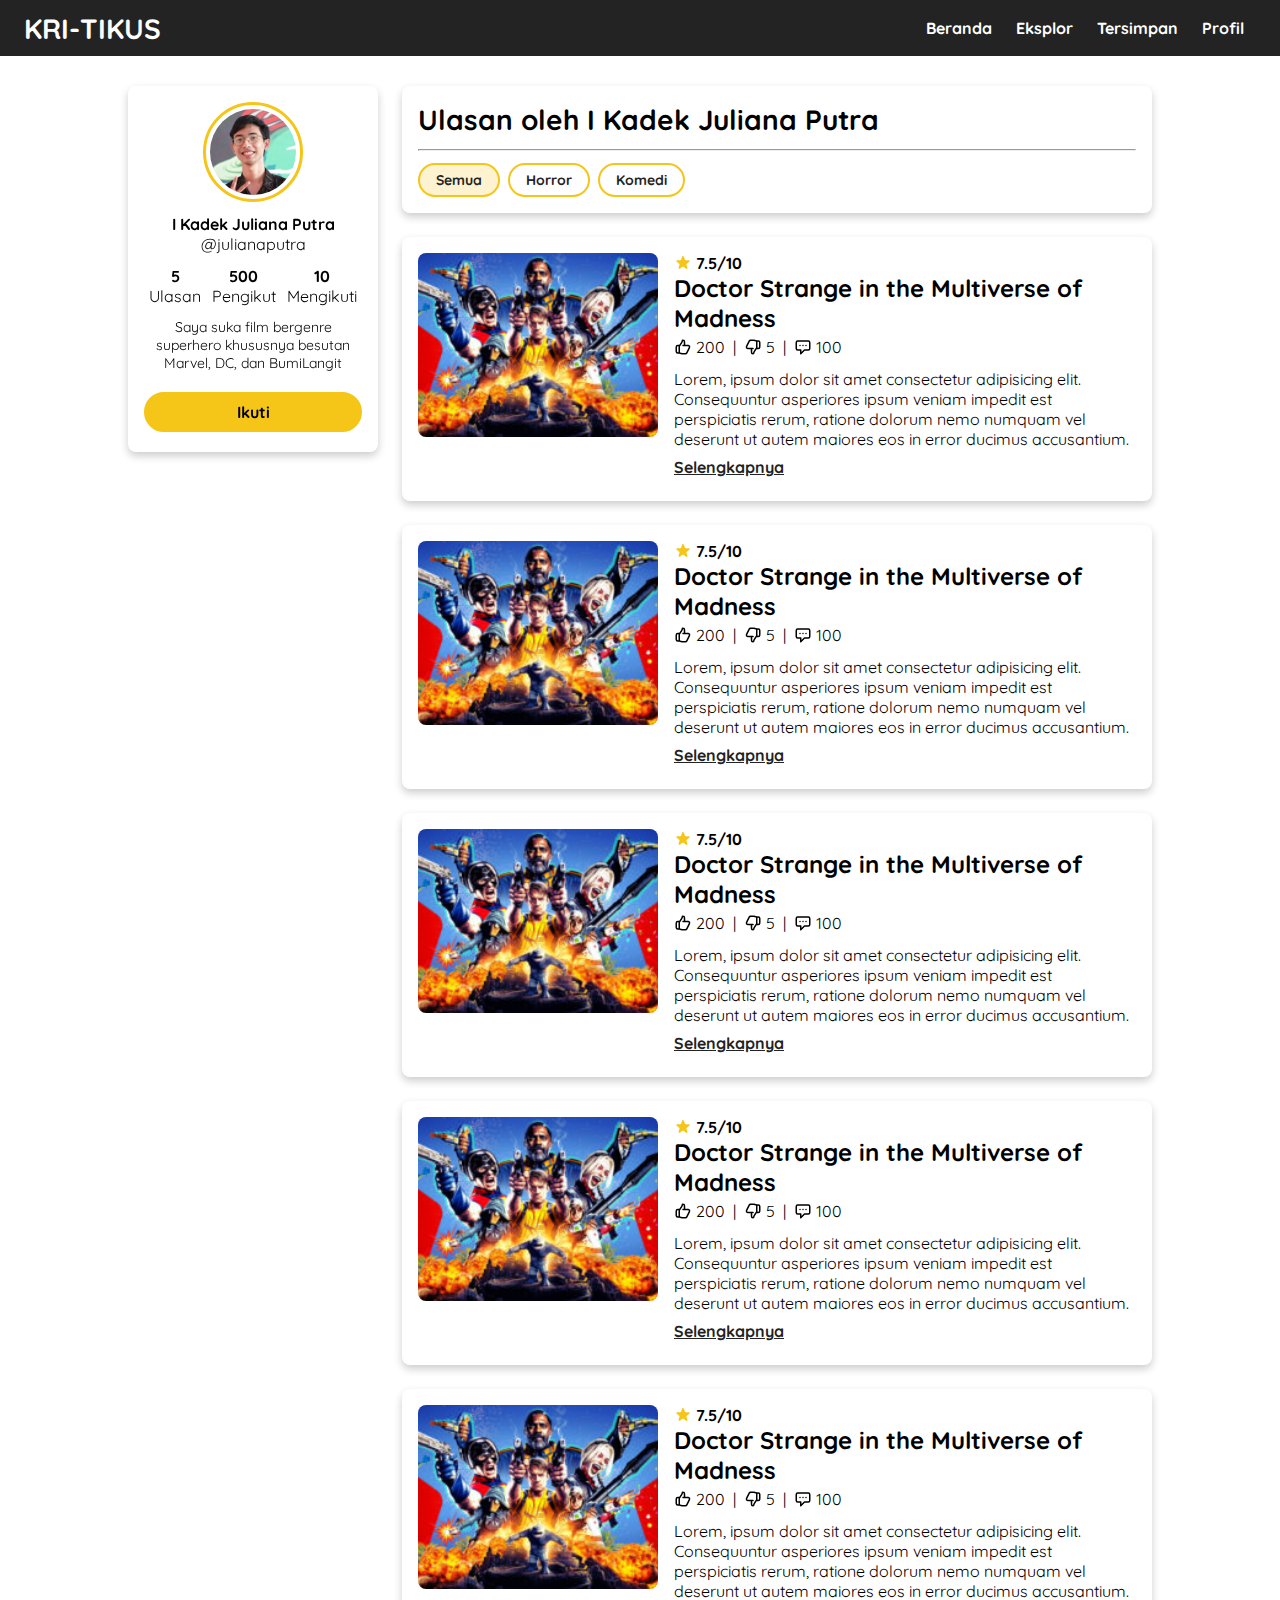
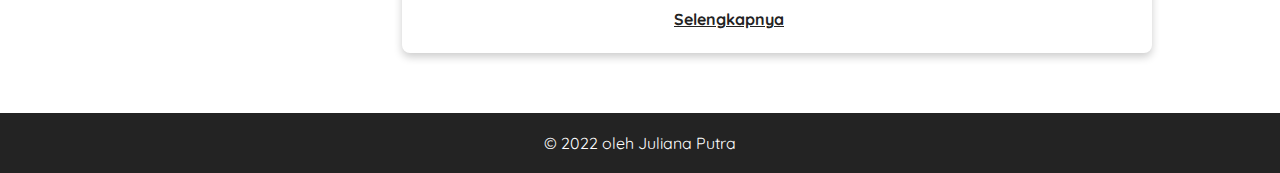
==== dasar-pemrograman-web/final-project/index.html @ d48dd88e "finish desktop layout" ====
<!DOCTYPE html>
<html lang="en">

<head>
    <meta charset="UTF-8" />
    <meta http-equiv="X-UA-Compatible" content="IE=edge" />
    <meta name="viewport" content="width=device-width, initial-scale=1.0" />
    <title>Final Project</title>
    <link rel="stylesheet" href="assets/css/style.css" />
</head>

<body>
    <header>
        <a href="#" class="logo">
            KRI-TIKUS
        </a>
        <nav>
            <ul>
                <li>
                    <a href="#">Beranda</a>
                </li>
                <li>
                    <a href="#">Eksplor</a>
                </li>
                <li>
                    <a href="#">Tersimpan</a>
                </li>
                <li>
                    <a href="#">Profil</a>
                </li>
            </ul>
        </nav>
    </header>
    <main>
        <div class="container">
            <aside class="aside">
                <div class="card profile">
                    <img src="assets/img/profile.jpg" alt="Picture of Juliana Putra">
                    <p class="profile-name">I Kadek Juliana Putra</p>
                    <span>@julianaputra</span>
                    <div class="profile-detail">
                        <span>
                            <strong>5</strong><br>Ulasan
                        </span>
                        <span>
                            <strong>500</strong><br>Pengikut
                        </span>
                        <span>
                            <strong>10</strong><br>Mengikuti
                        </span>
                    </div>
                    <p class="profile-quote">
                        Saya suka film bergenre superhero khususnya besutan Marvel, DC, dan BumiLangit
                    </p>
                    <button class="profile-button">Ikuti</button>
                </div>
            </aside>
            <div id="content" class="content">
                <div class="card">
                    <h1 class="content-title">Ulasan oleh I Kadek Juliana Putra</h1>
                    <hr>
                    <div class="filter">
                        <a href="#" class="filter-item active">Semua</a>
                        <a href="#" class="filter-item">Horror</a>
                        <a href="#" class="filter-item">Komedi</a>
                    </div>
                </div>
                <div id="article-container" class="articles">
                </div>
            </div>
        </div>
    </main>
    <footer>
        &copy 2022 oleh Juliana Putra
    </footer>

    <script src="assets/js/script.js"></script>
</body>

</html>
---- dasar-pemrograman-web/final-project/assets/css/style.css ----
@import url("https://fonts.googleapis.com/css?family=Quicksand:400,700&display=swap");

:root {
    --black: rgb(35, 35, 35);
    --gray: rgb(242, 242, 242);
    --yellow: rgb(245, 197, 24);
    --white: #ffffff;
  }

* {
  padding: 0;
  margin: 0;
  box-sizing: border-box;
}

a {
  color: rgb(35, 35, 35);
}

body {
  font-family: "Quicksand", sans-serif;
  background-color: white;
}

header {
  background-color: rgb(35, 35, 35);
  color: white;
  height: 56px;
  display: flex;
  align-items: center;
  justify-content: space-between;
  width: 100%;
  position: fixed;
  z-index: 999;
  padding: 0 24px;
}

nav ul {
    display: flex;
    color: white;
    list-style: none    ;
}
nav ul li a {
    color: white;
    text-decoration: none;
    font-weight: bold;
    padding: 12px;
    transition: color .3s ease;
}
nav ul li a:hover {
    color: var(--yellow);
}

main {
    padding-top: 86px;
    padding-bottom: 36px;
}

footer {
    background-color: rgb(35, 35, 35);
    color: white;
    text-align: center;
    padding: 20px;
}

button {
    font-family: "Quicksand", sans-serif;
    cursor: pointer;
}

hr {
    margin: 12px 0;
}

.logo {
  font-weight: bold;
  font-size: 28px;
  color: white;
  text-decoration: none;
}

.container {
  display: flex;
  margin: 0 24px;
  flex-wrap: wrap;
}

.content {
  flex: 3;
  margin-left: 12px;
}
.content-title {
    font-size: 28px;
}

.aside {
  flex: 1;
  margin-right: 12px;
}

.filter {
    display: flex;
}

.filter-item {
    display: flex;
    align-items: center;
    padding: 6px 16px;
    border: 2px solid var(--yellow);
    margin-right: 8px;
    border-radius: 18px;
    text-decoration: none;
    font-weight: bold;
    font-size: 14px;
    transition: all .3s ease;
}
.filter-item:hover {
    background-color: var(--gray);
}

.filter-item.active {
    background-color: rgba(245, 197, 24, .2);
    color: var(--black);
}

.card {
  background-color: white;
  border-radius: 8px;
  padding: 16px;
  box-shadow: 0 4px 8px 0 rgba(0, 0, 0, 0.2);
  margin-bottom: 24px;
}

.separator {
    margin: 0 8px;
}


.article {
  display: flex;
}

.article .icon {
    width: 18px;
    margin-right: 4px;
}

.article-score {
    display: flex;
    align-items: center;
    font-weight: bold;
}

.article-score .icon {
    color: var(--yellow);
}

.article img {
    border-radius: 8px;
    width: 240px;
    height: 184px;
    object-fit: cover;
}

.article-body {
    padding-left: 16px;
}

.article-detail {
    margin-top: 4px;
    display: flex;
    align-items: center;
    margin-bottom: 12px;
    /* color: var(--gray); */
}

.article-button {
    margin-top: 8px;
    display: inline-block;
    font-weight: bold;
    margin-bottom: 8px;
}

.profile {
    text-align: center;
}

.profile img {
  max-width: 100px;
  height: 100px;
  object-fit: cover;
  border: 3px solid var(--yellow);
  padding: 4px;
  border-radius: 50%;
}

.profile-name {
    font-weight: bold;
    margin-top: 8px;
}
.profile-detail {
    margin-top: 12px;
    display: flex;
    justify-content: space-around;
}
.profile-quote {
    margin-top: 12px;
    font-size: 14px;
}
.profile-button {
    margin-top: 20px;
    display: block;
    width: 100%;
    padding: 8px 16px;
    border-radius: 20px;
    border: 2px solid var(--yellow);
    background: var(--yellow);
    font-size: 16px;
    font-weight: bold;
    margin-bottom: 4px;
    transition: all .3s ease;
}
.profile-button:hover {
    transform: translateY(-4px);
}

@media screen and (min-width: 992px) {
  .container {
    max-width: 80%;
    margin: auto;
  }
  .profile {
      top: 86px;
      position: sticky;
  }
}
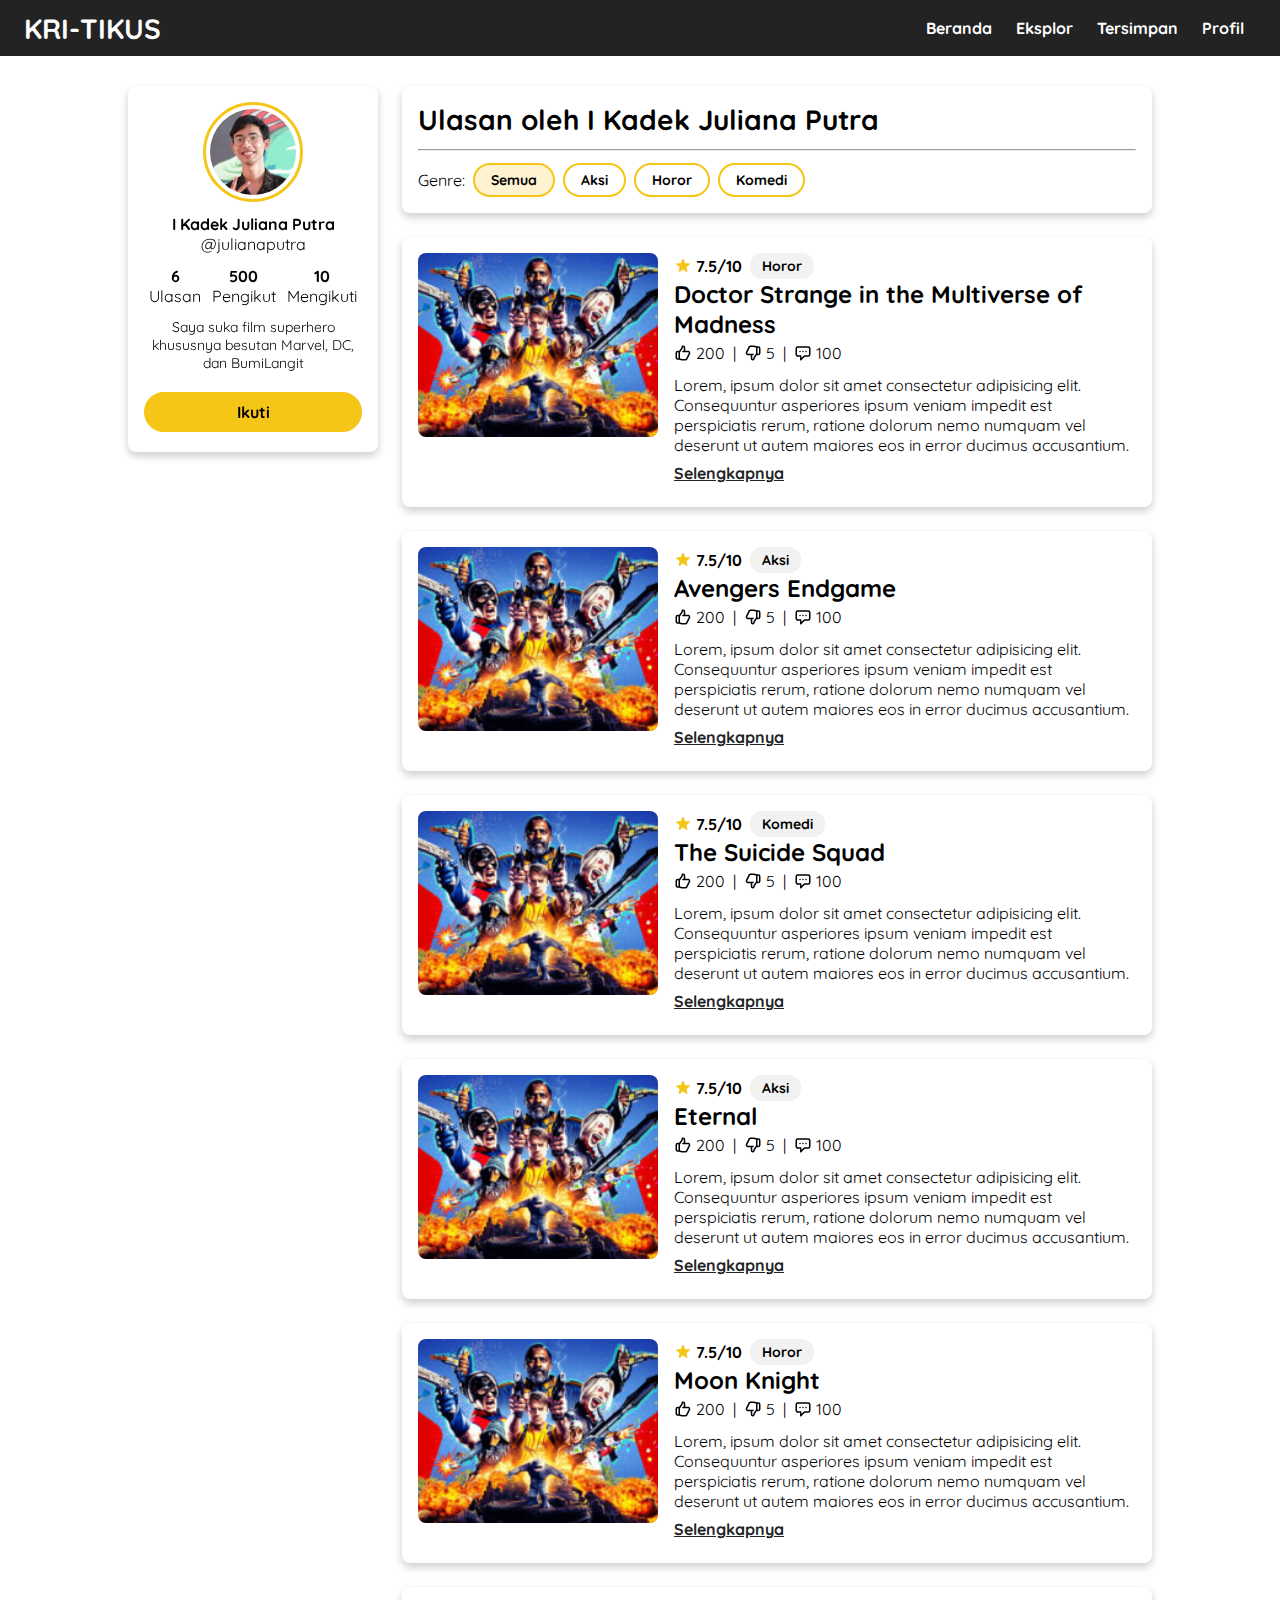
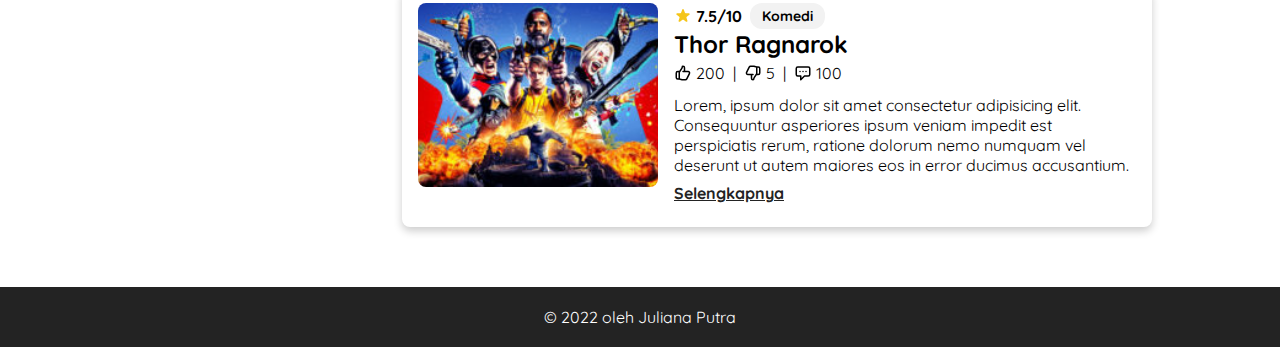
==== commit cf5f58a6: "finish javascript logic" ====
--- a/dasar-pemrograman-web/final-project/index.html
+++ b/dasar-pemrograman-web/final-project/index.html
@@ -5,7 +5,7 @@
     <meta charset="UTF-8" />
     <meta http-equiv="X-UA-Compatible" content="IE=edge" />
     <meta name="viewport" content="width=device-width, initial-scale=1.0" />
-    <title>Final Project</title>
+    <title>KRI-TIKUS | Tulis Ulasan Film</title>
     <link rel="stylesheet" href="assets/css/style.css" />
 </head>
 
@@ -40,7 +40,7 @@
                     <span>@julianaputra</span>
                     <div class="profile-detail">
                         <span>
-                            <strong>5</strong><br>Ulasan
+                            <strong>6</strong><br>Ulasan
                         </span>
                         <span>
                             <strong>500</strong><br>Pengikut
@@ -50,7 +50,7 @@
                         </span>
                     </div>
                     <p class="profile-quote">
-                        Saya suka film bergenre superhero khususnya besutan Marvel, DC, dan BumiLangit
+                        Saya suka film superhero khususnya besutan Marvel, DC, dan BumiLangit
                     </p>
                     <button class="profile-button">Ikuti</button>
                 </div>
@@ -60,9 +60,23 @@
                     <h1 class="content-title">Ulasan oleh I Kadek Juliana Putra</h1>
                     <hr>
                     <div class="filter">
-                        <a href="#" class="filter-item active">Semua</a>
-                        <a href="#" class="filter-item">Horror</a>
-                        <a href="#" class="filter-item">Komedi</a>
+                        Genre:
+                        <div class="filter-item">
+                            <input type="radio" id="all" name="genre" checked value="semua">
+                            <label for="all">Semua</label>
+                        </div>
+                        <div class="filter-item">
+                            <input type="radio" id="action" name="genre" value="aksi">
+                            <label for="action">Aksi</label>
+                        </div>
+                        <div class="filter-item">
+                            <input type="radio" id="horror" name="genre" value="horor">
+                            <label for="horror">Horor</label>
+                        </div>
+                        <div class="filter-item">
+                            <input type="radio" id="comedy" name="genre" value="komedi">
+                            <label for="comedy">Komedi</label>
+                        </div>
                     </div>
                 </div>
                 <div id="article-container" class="articles">
--- a/dasar-pemrograman-web/final-project/assets/css/style.css
+++ b/dasar-pemrograman-web/final-project/assets/css/style.css
@@ -1,11 +1,11 @@
 @import url("https://fonts.googleapis.com/css?family=Quicksand:400,700&display=swap");
 
 :root {
-    --black: rgb(35, 35, 35);
-    --gray: rgb(242, 242, 242);
-    --yellow: rgb(245, 197, 24);
-    --white: #ffffff;
-  }
+  --black: rgb(35, 35, 35);
+  --gray: rgb(242, 242, 242);
+  --yellow: rgb(245, 197, 24);
+  --white: #ffffff;
+}
 
 * {
   padding: 0;
@@ -36,40 +36,41 @@
 }
 
 nav ul {
-    display: flex;
-    color: white;
-    list-style: none    ;
+  display: flex;
+  color: white;
+  list-style: none;
 }
 nav ul li a {
-    color: white;
-    text-decoration: none;
-    font-weight: bold;
-    padding: 12px;
-    transition: color .3s ease;
+  color: white;
+  text-decoration: none;
+  font-weight: bold;
+  padding: 12px;
+  transition: color 0.3s ease;
 }
 nav ul li a:hover {
-    color: var(--yellow);
+  color: var(--yellow);
 }
 
 main {
-    padding-top: 86px;
-    padding-bottom: 36px;
+  padding-top: 86px;
+  padding-bottom: 36px;
+  min-height: 100vh;
 }
 
 footer {
-    background-color: rgb(35, 35, 35);
-    color: white;
-    text-align: center;
-    padding: 20px;
+  background-color: rgb(35, 35, 35);
+  color: white;
+  text-align: center;
+  padding: 20px;
 }
 
 button {
-    font-family: "Quicksand", sans-serif;
-    cursor: pointer;
+  font-family: "Quicksand", sans-serif;
+  cursor: pointer;
 }
 
 hr {
-    margin: 12px 0;
+  margin: 12px 0;
 }
 
 .logo {
@@ -90,7 +91,7 @@
   margin-left: 12px;
 }
 .content-title {
-    font-size: 28px;
+  font-size: 28px;
 }
 
 .aside {
@@ -99,28 +100,30 @@
 }
 
 .filter {
-    display: flex;
-}
-
-.filter-item {
-    display: flex;
-    align-items: center;
-    padding: 6px 16px;
-    border: 2px solid var(--yellow);
-    margin-right: 8px;
-    border-radius: 18px;
-    text-decoration: none;
-    font-weight: bold;
-    font-size: 14px;
-    transition: all .3s ease;
-}
-.filter-item:hover {
-    background-color: var(--gray);
-}
-
-.filter-item.active {
-    background-color: rgba(245, 197, 24, .2);
-    color: var(--black);
+  display: flex;
+  align-items: center;
+}
+.filter-item label {
+  display: flex;
+  align-items: center;
+  padding: 6px 16px;
+  border: 2px solid var(--yellow);
+  margin-left: 8px;
+  border-radius: 18px;
+  text-decoration: none;
+  font-weight: bold;
+  font-size: 14px;
+  transition: all 0.3s ease;
+  cursor: pointer;
+}
+.filter-item input[type="radio"] {
+  display: none;
+}
+.filter-item input[type="radio"]:checked + label {
+  background-color: rgba(245, 197, 24, 0.2);
+}
+.filter-item label:hover {
+  background-color: var(--gray);
 }
 
 .card {
@@ -132,57 +135,65 @@
 }
 
 .separator {
-    margin: 0 8px;
-}
-
+  margin: 0 8px;
+}
 
 .article {
   display: flex;
 }
 
 .article .icon {
-    width: 18px;
-    margin-right: 4px;
+  width: 18px;
+  margin-right: 4px;
 }
 
 .article-score {
-    display: flex;
-    align-items: center;
-    font-weight: bold;
+  display: flex;
+  align-items: center;
+  font-weight: bold;
 }
 
 .article-score .icon {
-    color: var(--yellow);
+  color: var(--yellow);
 }
 
 .article img {
-    border-radius: 8px;
-    width: 240px;
-    height: 184px;
-    object-fit: cover;
+  border-radius: 8px;
+  width: 240px;
+  height: 184px;
+  object-fit: cover;
 }
 
 .article-body {
-    padding-left: 16px;
+  padding-left: 16px;
+}
+.article-genre {
+  text-transform: capitalize;
+  font-size: 14px;
+  font-weight: bold;
+  display: inline-block;
+  padding: 4px 12px;
+  border-radius: 12px;
+  background-color: var(--gray);
+  margin-left: 8px;
 }
 
 .article-detail {
-    margin-top: 4px;
-    display: flex;
-    align-items: center;
-    margin-bottom: 12px;
-    /* color: var(--gray); */
+  margin-top: 4px;
+  display: flex;
+  align-items: center;
+  margin-bottom: 12px;
 }
 
 .article-button {
-    margin-top: 8px;
-    display: inline-block;
-    font-weight: bold;
-    margin-bottom: 8px;
+  margin-top: 8px;
+  display: inline-block;
+  font-weight: bold;
+  margin-bottom: 8px;
 }
 
 .profile {
-    text-align: center;
+  text-align: center;
 }
 
 .profile img {
@@ -195,33 +206,33 @@
 }
 
 .profile-name {
-    font-weight: bold;
-    margin-top: 8px;
+  font-weight: bold;
+  margin-top: 8px;
 }
 .profile-detail {
-    margin-top: 12px;
-    display: flex;
-    justify-content: space-around;
+  margin-top: 12px;
+  display: flex;
+  justify-content: space-around;
 }
 .profile-quote {
-    margin-top: 12px;
-    font-size: 14px;
+  margin-top: 12px;
+  font-size: 14px;
 }
 .profile-button {
-    margin-top: 20px;
-    display: block;
-    width: 100%;
-    padding: 8px 16px;
-    border-radius: 20px;
-    border: 2px solid var(--yellow);
-    background: var(--yellow);
-    font-size: 16px;
-    font-weight: bold;
-    margin-bottom: 4px;
-    transition: all .3s ease;
+  margin-top: 20px;
+  display: block;
+  width: 100%;
+  padding: 8px 16px;
+  border-radius: 20px;
+  border: 2px solid var(--yellow);
+  background: var(--yellow);
+  font-size: 16px;
+  font-weight: bold;
+  margin-bottom: 4px;
+  transition: all 0.3s ease;
 }
 .profile-button:hover {
-    transform: translateY(-4px);
+  transform: translateY(-4px);
 }
 
 @media screen and (min-width: 992px) {
@@ -230,7 +241,7 @@
     margin: auto;
   }
   .profile {
-      top: 86px;
-      position: sticky;
+    top: 86px;
+    position: sticky;
   }
 }
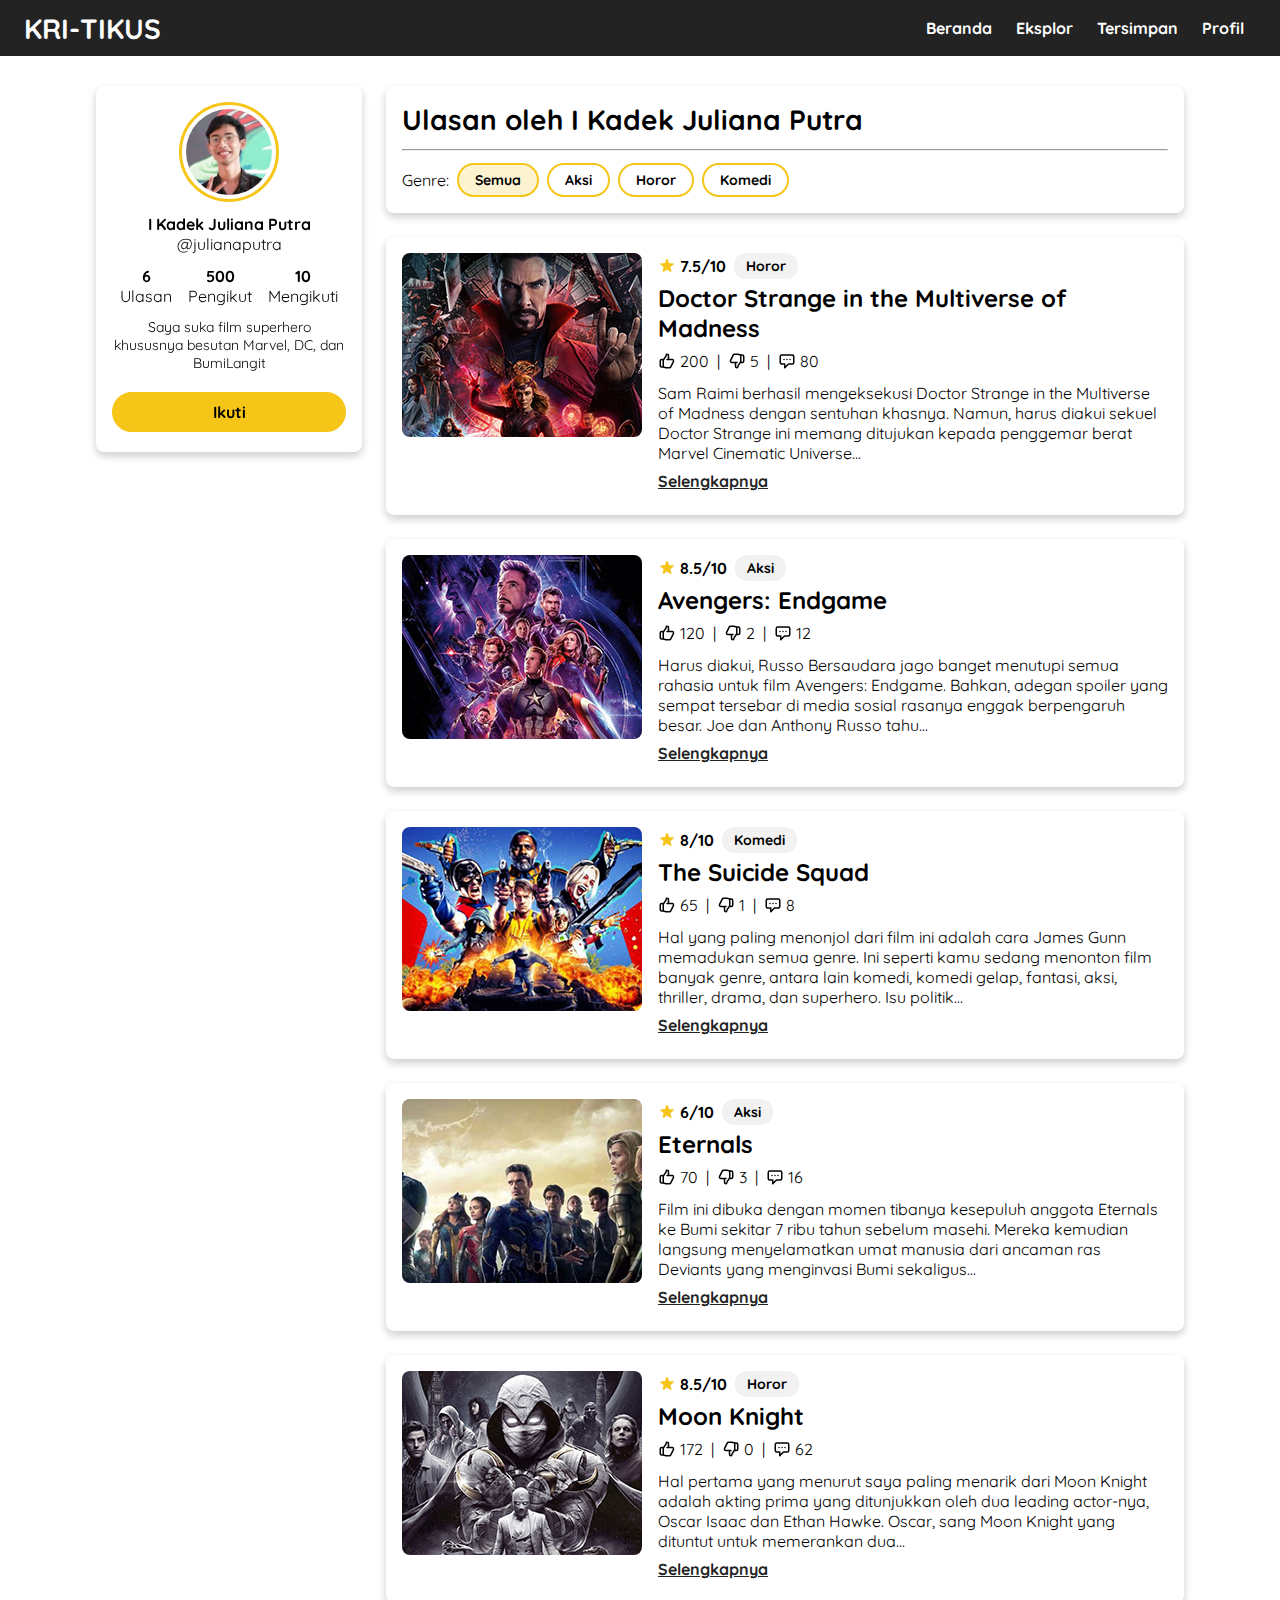
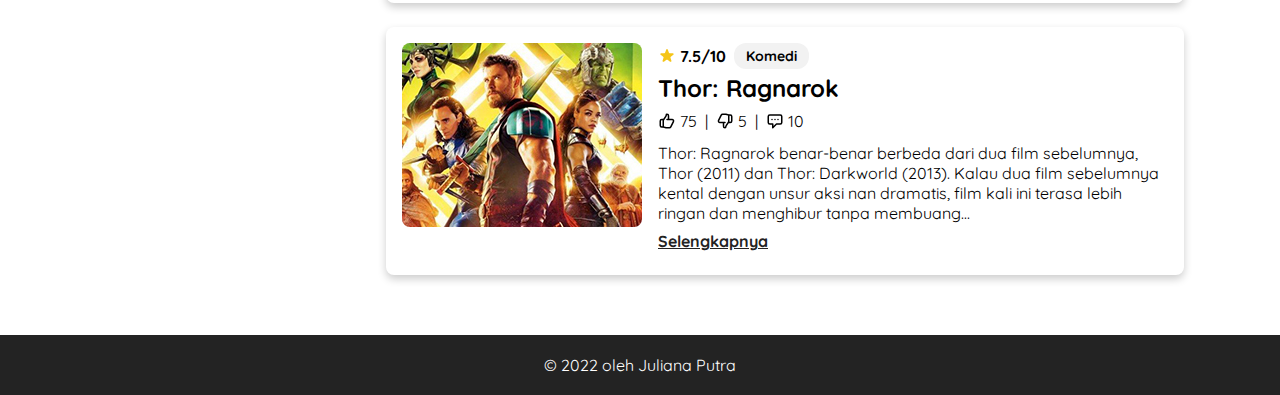
==== commit c3e6dc28: "finish responsive" ====
--- a/dasar-pemrograman-web/final-project/index.html
+++ b/dasar-pemrograman-web/final-project/index.html
@@ -14,7 +14,12 @@
         <a href="#" class="logo">
             KRI-TIKUS
         </a>
-        <nav>
+        <a class="toggle-button" id="toggle-button" role="button">
+            <svg xmlns="http://www.w3.org/2000/svg" class="h-6 w-6" fill="none" viewBox="0 0 24 24" stroke="currentColor" stroke-width="2">
+                <path stroke-linecap="round" stroke-linejoin="round" d="M4 6h16M4 12h16M4 18h16" />
+            </svg>
+        </a>
+        <nav class="open">
             <ul>
                 <li>
                     <a href="#">Beranda</a>
--- a/dasar-pemrograman-web/final-project/assets/css/style.css
+++ b/dasar-pemrograman-web/final-project/assets/css/style.css
@@ -82,8 +82,9 @@
 
 .container {
   display: flex;
-  margin: 0 24px;
   flex-wrap: wrap;
+  max-width: 85%;
+  margin: auto;
 }
 
 .content {
@@ -108,13 +109,16 @@
   align-items: center;
   padding: 6px 16px;
   border: 2px solid var(--yellow);
-  margin-left: 8px;
+  margin-right: 8px;
   border-radius: 18px;
   text-decoration: none;
   font-weight: bold;
   font-size: 14px;
   transition: all 0.3s ease;
   cursor: pointer;
+}
+.filter-item:first-child {
+  margin-left: 8px;
 }
 .filter-item input[type="radio"] {
   display: none;
@@ -141,29 +145,25 @@
 .article {
   display: flex;
 }
-
 .article .icon {
   width: 18px;
   margin-right: 4px;
 }
-
 .article-score {
   display: flex;
   align-items: center;
   font-weight: bold;
-}
-
+  margin-bottom: 4px;
+}
 .article-score .icon {
   color: var(--yellow);
 }
-
 .article img {
   border-radius: 8px;
   width: 240px;
   height: 184px;
   object-fit: cover;
 }
-
 .article-body {
   padding-left: 16px;
 }
@@ -177,14 +177,12 @@
   background-color: var(--gray);
   margin-left: 8px;
 }
-
 .article-detail {
-  margin-top: 4px;
+  margin-top: 8px;
   display: flex;
   align-items: center;
   margin-bottom: 12px;
 }
-
 .article-button {
   margin-top: 8px;
   display: inline-block;
@@ -194,8 +192,9 @@
 
 .profile {
   text-align: center;
-}
-
+  top: 86px;
+  position: sticky;
+}
 .profile img {
   max-width: 100px;
   height: 100px;
@@ -204,7 +203,6 @@
   padding: 4px;
   border-radius: 50%;
 }
-
 .profile-name {
   font-weight: bold;
   margin-top: 8px;
@@ -235,13 +233,99 @@
   transform: translateY(-4px);
 }
 
-@media screen and (min-width: 992px) {
+.toggle-button {
+  width: 28px;
+  height: 28px;
+  color: white;
+  display: none;
+}
+
+@media screen and (max-width: 1200px) {
   .container {
-    max-width: 80%;
-    margin: auto;
-  }
+    margin: 0 24px;
+    max-width: 100%;
+  }
+}
+
+@media screen and (max-width: 992px) {
   .profile {
-    top: 86px;
-    position: sticky;
-  }
-}
+    position: static;
+  }
+  .content {
+    margin-left: 0;
+    flex-basis: 100%;
+  }
+  .content-title {
+    font-size: 18px;
+  }
+  .aside {
+    margin-right: 0;
+    flex-basis: 100%;
+  }
+  .articles {
+    flex-wrap: wrap;
+  }
+  .article-img {
+    max-width: 40%;
+  }
+  .article img {
+    width: 100%;
+  }
+  .article-body {
+    flex-basis: 100%;
+  }
+  .filter {
+    flex-wrap: wrap;
+  }
+  .filter-item {
+    margin-bottom: 4px;
+    margin-top: 4px;
+  }
+}
+
+@media screen and (max-width: 768px) {
+  nav {
+    position: fixed;
+    top: 56px;
+    left: 100%;
+    bottom: 0;
+    right: 0;
+    background-color: var(--black);
+    border-top: 1px solid white;
+    transition: left .3s ease;
+    width: 100%;
+  }
+  nav.open {
+    left: 0;
+  }
+  nav ul {
+    padding-top: 24px;
+    flex-direction: column;
+  }
+  nav ul li a{
+    width: 100%;
+    text-align: center;
+    display: inline-block;
+    padding: 24px;
+  }
+  .toggle-button {
+    display: block;
+  }
+}
+
+@media screen and (max-width: 576px) {
+  .article {
+    flex-wrap: wrap;
+  }
+  .article-body {
+    padding-left: 0;
+  }
+  .article img {
+    width: 100%;
+    margin-bottom: 8px;
+  }
+  .article-img {
+    width: 100%;
+    max-width: 100%;
+  }
+}